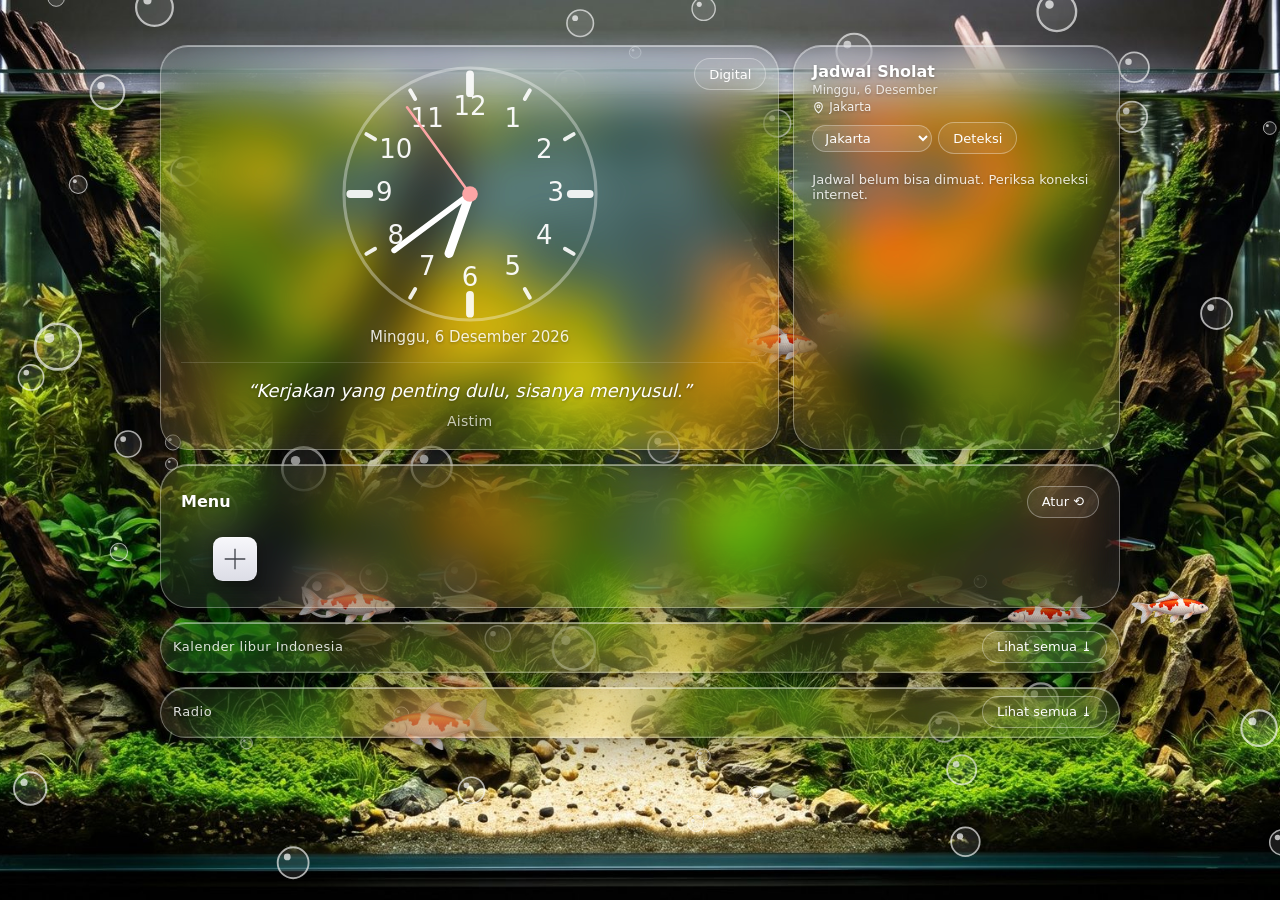
==== extension/newtab.html @ c89058a9 "Aistim Board v1.4.55: panel kalender libur di atas Radio Co-Authored-By: Claude Haiku 5.5 <noreply@a" ====
<!doctype html>
<html lang="id">
<head>
  <meta charset="utf-8">
  <meta name="viewport" content="width=device-width, initial-scale=1">
  <title>Aistim Board</title>
  <link rel="stylesheet" href="style.css">
</head>
<body>
  <!-- Latar gelombang: aktif hanya saat pilihan "Gelombang" dipakai (script.js) -->
  <canvas id="fx" class="fx" aria-hidden="true" hidden></canvas>
  <!-- Gelembung: aktif hanya untuk latar foto yang punya flag "gelembung" (script.js) -->
  <canvas id="gel" class="fx" aria-hidden="true" hidden></canvas>
  <!-- Adegan canvas (hujan, salju, dan lainnya): aktif hanya saat dipilih (script.js) -->
  <canvas id="adegan" class="fx" aria-hidden="true" hidden></canvas>
  <!-- Efek air: riak kecil mengikuti gerak kursor, di atas semua jenis latar (script.js) -->
  <canvas id="air" class="fx" aria-hidden="true" hidden></canvas>
  <main class="halaman">
    <!-- Muncul hanya bila ada versi yang lebih baru di GitHub -->
    <a id="upd-pill" class="upd-pill" href="#" target="_blank" rel="noopener noreferrer" hidden><span aria-hidden="true">⬆</span><span id="upd-pill-teks"></span></a>

    <div class="atas">
      <!-- Kartu atas: jam dan kata-kata -->
      <section class="jam" aria-label="Jam dan kata-kata">
        <button id="jam-gaya" class="pins-btn jam-gaya" type="button" aria-pressed="false">Digital</button>
        <canvas id="jam-canvas" class="jam-canvas" role="img" aria-label="Jam"></canvas>
        <div id="jam-digital" class="jam-digital" hidden><span id="jam-digital-waktu"></span><span id="jam-digital-detik" class="jam-digital-detik"></span></div>
        <div id="date" class="date"></div>
        <figure class="quote">
          <blockquote id="quote-text"></blockquote>
          <figcaption id="quote-author"></figcaption>
        </figure>
      </section>
      <!-- Kartu jadwal sholat: di kanan jam (di bawah jam pada layar sempit). Data dari api.aladhan.com, per kota -->
      <section class="sholat" aria-label="Jadwal sholat">
        <div class="sholat-head">
          <div>
            <h2 class="sholat-judul">Jadwal Sholat</h2>
            <div id="sholat-tanggal" class="sholat-tanggal"></div>
            <div class="sholat-lokasi" title="Lokasi jadwal sholat"><svg class="sholat-ikon-lokasi" viewBox="0 0 24 24" aria-hidden="true"><path d="M12 22s7-6.2 7-12a7 7 0 1 0-14 0c0 5.8 7 12 7 12z" fill="none" stroke="currentColor" stroke-width="2" stroke-linejoin="round"/><circle cx="12" cy="10" r="2.6" fill="none" stroke="currentColor" stroke-width="2"/></svg><span id="sholat-lokasi-nama"></span></div>
          </div>
          <div class="sholat-pilih">
            <select id="sholat-kota" class="sholat-kota" aria-label="Kota atau lokasi jadwal sholat"></select>
            <button id="sholat-deteksi" class="pins-btn" type="button">Deteksi</button>
          </div>
        </div>
        <ul id="sholat-daftar" class="sholat-daftar"></ul>
        <p id="sholat-info" class="sholat-info" role="status"></p>
      </section>
    </div>

    <section class="pins" aria-label="Menu">
      <!-- Kartu berbalik: depan = menu untuk dibuka, belakang = atur (ubah, hapus, tambah) -->
      <div id="flip" class="flip">
        <div id="flip-in" class="flip-in">
          <div id="face-depan" class="face depan">
            <div class="pins-head">
              <h2>Menu</h2>
              <button id="btn-flip" class="pins-btn" type="button" aria-controls="face-belakang" aria-expanded="false">Atur ⟲</button>
            </div>
            <div id="pin-grid" class="pin-grid"></div>
          </div>
          <div id="face-belakang" class="face belakang">
            <div class="pins-head">
              <h2>Atur menu</h2>
              <button id="btn-flip-balik" class="pins-btn pri" type="button">Selesai ⟲</button>
            </div>
            <section class="latar" aria-label="Latar halaman">
              <div class="latar-head"><span>Latar</span><small id="latar-nama"></small></div>
              <div id="latar-pilih" class="latar-pilih" role="radiogroup" aria-label="Pilih latar"></div>
              <label class="latar-harian"><input id="latar-harian" type="checkbox"> Ganti otomatis tiap hari</label>
            </section>
            <p id="pin-kosong" class="pins-kosong" hidden>Belum ada menu.</p>
            <div id="pin-wrap" class="tabel-wrap">
              <table class="tabel">
                <thead><tr><th class="th-ikon">Ikon</th><th>Nama</th><th>Link</th><th class="th-aksi"><span class="sr">Aksi</span></th></tr></thead>
                <tbody id="pin-list"></tbody>
              </table>
            </div>
            <div class="sumber">
              <small id="sumber-info" role="status"></small>
              <button id="sumber-segar" class="pins-btn" type="button">Segarkan</button>
            </div>
            <div class="upd">
              <div class="upd-baris">
                <button id="upd-cek" class="pins-btn" type="button">Periksa pembaruan</button>
                <a id="upd-unduh" class="pins-btn pri" href="#" target="_blank" rel="noopener noreferrer" hidden>Unduh</a>
              </div>
              <small id="upd-info" role="status"></small>
              <small id="upd-cara" hidden>Ekstrak zip ke folder yang sama, lalu tekan ⟳ pada kartu extension di halaman Ekstensi. Menu tidak hilang.</small>
              <label class="upd-auto"><input id="upd-auto" type="checkbox" checked> Periksa otomatis saat tab dibuka</label>
            </div>
            <small id="ver" class="ver"></small>
          </div>
        </div>
      </div>
      <p id="msg" class="msg" role="status"></p>
    </section>
    <!-- Kalender libur Indonesia (publik): panel tertutup, dibuka lewat "Lihat semua" seperti Radio -->
    <section id="kalender" class="radio kalender" aria-label="Kalender libur">
      <div class="radio-bar">
        <span class="radio-judul">Kalender libur Indonesia</span>
        <button id="kalender-lihat" class="pins-btn" type="button" aria-expanded="false" aria-controls="kalender-iframe">Lihat semua ⤓</button>
      </div>
      <div class="radio-kotak kalender-kotak">
        <iframe id="kalender-iframe" src="https://calendar.google.com/calendar/embed?src=id.indonesian%23holiday%40group.v.calendar.google.com&amp;ctz=Asia%2FJakarta&amp;mode=AGENDA&amp;showTitle=0&amp;showPrint=0&amp;showCalendars=0&amp;showTz=0" title="Kalender libur Indonesia (Google Calendar)" loading="lazy" referrerpolicy="no-referrer"></iframe>
        <!-- Tombol tambah acara di atas iframe, menutupi tombol + milik Google; membuka di tab yang sama -->
        <a id="kalender-tambah" class="pins-btn pri kalender-plus" href="https://calendar.google.com/calendar/u/0/r/eventedit">+ Tambah acara</a>
      </div>
    </section>

    <!-- Radio: pemutar RadioTune.fm, di bawah menu -->
    <section id="radio" class="radio" aria-label="Radio">
      <div class="radio-bar">
        <span class="radio-judul">Radio</span>
        <button id="radio-lihat" class="pins-btn" type="button" aria-expanded="false" aria-controls="radio-iframe">Lihat semua ⤓</button>
      </div>
      <div class="radio-kotak">
        <iframe id="radio-iframe" src="https://www.radiotune.fm/id-id/" title="RadioTune.fm" allow="autoplay" loading="lazy" referrerpolicy="no-referrer"></iframe>
      </div>
    </section>

  </main>

  <dialog id="dlg-pin">
    <form method="dialog" id="form-pin">
      <h2 id="pin-title">Tambah menu</h2>
      <label>Nama
        <input id="pin-nama" type="text" maxlength="30" placeholder="Kosong: pakai nama situs" autocomplete="off">
      </label>
      <label>Link
        <input id="pin-url" type="text" inputmode="url" maxlength="500" placeholder="https://contoh.com" autocomplete="off" autocapitalize="off" spellcheck="false" required>
      </label>
      <div class="pin-row">
        <span id="pin-preview" class="pin-ic"></span>
        <small id="pin-info">Ikon diambil otomatis dari situs (favicon Google) setelah link diisi.</small>
      </div>
      <details id="pin-lain">
        <summary>Ikon sendiri (opsional)</summary>
        <label>Emoji atau huruf
          <input id="pin-ikon" type="text" maxlength="16" placeholder="mis. 🛒" autocomplete="off">
        </label>
        <small>Dipakai sebagai ganti favicon.</small>
        <div class="pin-foto">
          <label class="pin-foto-label">Atau unggah gambar
            <input id="pin-foto" type="file" accept="image/*">
          </label>
          <div class="pin-foto-aksi">
            <small id="pin-foto-info"></small>
            <button type="button" id="pin-foto-hapus" class="danger" hidden>Hapus gambar</button>
          </div>
        </div>
      </details>
      <small id="pin-err" class="pin-err" role="alert"></small>
      <menu>
        <button type="button" id="pin-del" class="danger" hidden>Hapus</button>
        <button type="button" id="pin-cancel">Batal</button>
        <button type="submit" id="pin-ok" class="pri">Simpan</button>
      </menu>
    </form>
  </dialog>

  <dialog id="dlg-hapus">
    <form method="dialog" id="form-hapus">
      <h2>Hapus menu</h2>
      <p id="hapus-teks" class="hapus-teks"></p>
      <menu>
        <button type="button" id="hapus-batal">Batal</button>
        <button type="submit" id="hapus-ok" class="danger" value="ya">Hapus</button>
      </menu>
    </form>
  </dialog>

  <script src="script.js"></script>
</body>
</html>
---- extension/style.css ----
* { box-sizing: border-box; }

:root {
  /* Liquid Glass: kaca transparan dengan blur, tepi terang tipis, dan sudut sangat membulat */
  --kaca: rgba(255, 255, 255, 0.05);
  --kaca-tepi: rgba(255, 255, 255, 0.34);
  --kaca-blur: blur(26px) saturate(180%);
  /* Bayangan berlapis: dekat tipis + jauh lembut, plus sorot atas dan bayangan dalam di bawah agar kartu terlihat timbul */
  --kaca-bayang: 0 2px 6px rgba(0, 0, 0, 0.14), 0 14px 36px rgba(0, 0, 0, 0.3), inset 0 1px 0 rgba(255, 255, 255, 0.45), inset 0 -10px 24px rgba(255, 255, 255, 0.04);
  --kaca-radius: 28px;
}
body {
  text-shadow: 0 1px 2px rgba(0, 0, 0, 0.25);
  margin: 0;
  min-height: 100vh;
  font-family: -apple-system, BlinkMacSystemFont, "SF Pro Text", system-ui, "Segoe UI", Roboto, sans-serif;
  color: #fff;
  background: var(--latar, linear-gradient(160deg, #0a4a57 0%, #0b6672 48%, #08505b 100%));
  background-attachment: fixed;
  text-shadow: 0 1px 3px rgba(0, 0, 0, 0.35); /* teks di luar kartu tetap terbaca di atas foto yang terang */
}

/* Latar gelombang: kanvas di belakang seluruh halaman, tidak menangkap klik (klik tetap sampai ke kartu) */
.fx { position: fixed; inset: 0; width: 100%; height: 100%; z-index: 0; pointer-events: none; display: block; }
.fx[hidden] { display: none; }

.halaman {
  position: relative;
  z-index: 1;
  min-height: 100vh;
  display: flex;
  flex-direction: column;
  align-items: center;
  gap: 14px;
  padding: clamp(16px, 5vh, 56px) 16px 24px;
}

.jam, .pins { width: 100%; max-width: 460px; }
.pins { --ic: 44px; }

/* Kartu atas: jam dan kata-kata */
.jam { padding: 18px 20px 20px; border-radius: var(--kaca-radius); text-align: center; }
.jam, .sholat, .face, .radio {
  background: var(--kaca);
  backdrop-filter: var(--kaca-blur);
  -webkit-backdrop-filter: var(--kaca-blur);
  border: 1px solid var(--kaca-tepi);
  box-shadow: var(--kaca-bayang);
}
.jam { position: relative; }
.jam-gaya { position: absolute; top: 12px; right: 12px; font-size: 12px; min-height: 26px; padding: 3px 10px; }
.jam-canvas[hidden] { display: none; }
.jam-digital { margin: 14px 0 10px; font-weight: 600; font-size: clamp(56px, 17vw, 96px); line-height: 1; letter-spacing: -0.02em; font-variant-numeric: tabular-nums; }
.jam-digital[hidden] { display: none; }
.jam-digital-detik { margin-left: 6px; font-size: 0.32em; font-weight: 500; opacity: 0.8; vertical-align: 0.9em; }
.jam-canvas { display: block; width: clamp(190px, 62vw, 260px); height: auto; aspect-ratio: 1 / 1; margin: 0 auto 4px; }
.date { margin-top: 4px; font-size: 15px; opacity: 0.85; }
.quote { margin: 16px 0 0; padding-top: 14px; border-top: 1px solid rgba(255, 255, 255, 0.14); }
.quote blockquote { margin: 0 auto; max-width: 34em; font-size: clamp(14px, 3.9vw, 18px); font-style: italic; line-height: 1.55; text-wrap: balance; }
.quote figcaption { margin-top: 8px; font-size: clamp(11px, 3vw, 14px); letter-spacing: 0.02em; opacity: 0.7; }

/* Atas: kartu jam. Kartu radio ada di bawah menu. */
.atas { width: 100%; display: flex; flex-direction: column; align-items: center; gap: 14px; }
.atas .jam { width: 100%; min-width: 0; box-sizing: border-box; }
.radio { width: 100%; max-width: 460px; min-width: 0; box-sizing: border-box; }
.radio { border-radius: var(--kaca-radius); overflow: hidden; }
/* Tinggi tetap: hanya bagian atas RadioTune (kotak cari) yang tampil. */
.radio-bar { display: flex; flex-wrap: wrap; align-items: center; justify-content: space-between; gap: 6px 8px; padding: 8px 12px; border-bottom: 1px solid rgba(255, 255, 255, 0.14); }
.radio-bar .pins-btn { white-space: nowrap; }
.radio-judul { font-size: 13px; letter-spacing: 0.04em; opacity: 0.85; }
a.pins-btn { display: inline-flex; align-items: center; text-decoration: none; white-space: nowrap; }
/* Tombol tambah acara di atas iframe kalender: menutupi tombol + Google di pojok kanan bawah */
.kalender-kotak { position: relative; }
.kalender-plus { display: none; position: absolute; right: 12px; bottom: 12px; z-index: 2; box-shadow: 0 2px 8px rgba(0, 0, 0, 0.3); }
.radio.terbuka .kalender-plus { display: inline-flex; align-items: center; }
/* Tampilan kaca seperti tombol lain (bukan biru solid) */
.pins-btn.pri.kalender-plus { background: var(--kaca); border-color: var(--kaca-tepi); box-shadow: var(--kaca-bayang); }
.pins-btn.pri.kalender-plus:hover { background: rgba(255, 255, 255, 0.15); }
/* Kartu jadwal sholat: di kanan jam di desktop, di bawah jam di layar sempit */
.sholat { width: 100%; max-width: 460px; min-width: 0; box-sizing: border-box; padding: 16px 18px; border-radius: var(--kaca-radius); color: #fff; }
.sholat-head { display: flex; justify-content: space-between; align-items: flex-start; gap: 8px; flex-wrap: wrap; margin-bottom: 10px; }
.sholat-judul { margin: 0; font-size: 16px; white-space: nowrap; }
.sholat-head > div:first-child { min-width: 0; flex: 1 1 auto; }
.sholat-tanggal { margin-top: 2px; font-size: 12px; opacity: 0.75; }
.sholat-lokasi { display: flex; align-items: center; gap: 4px; margin-top: 3px; font-size: 12px; opacity: 0.9; min-width: 0; }
.sholat-ikon-lokasi { width: 13px; height: 13px; flex: none; }
#sholat-lokasi-nama { overflow: hidden; text-overflow: ellipsis; white-space: nowrap; }
.sholat-kota { max-width: 150px; background: rgba(255, 255, 255, 0.12); color: #fff; border: 1px solid rgba(255, 255, 255, 0.3); border-radius: 999px; padding: 4px 8px; font: inherit; font-size: 13px; }
.sholat-kota option { color: #111; }
.sholat-pilih { display: flex; align-items: center; gap: 6px; flex: 0 0 auto; }
.sholat-daftar { list-style: none; margin: 0; padding: 0; display: grid; gap: 4px; }
.sholat-daftar li { display: flex; justify-content: space-between; padding: 6px 10px; border-radius: 10px; font-size: 15px; }
.sholat-daftar li.next { background: rgba(255, 255, 255, 0.16); font-weight: 600; }
.sholat-info { margin: 8px 0 0; font-size: 13px; opacity: 0.85; }
.sholat-info:empty { display: none; }
/* Tinggi ringkas: hanya baris kotak cari RadioTune yang tampil. Banner "Dapatkan di Google Play" di bawahnya terpotong. Atur bila perlu. */
/* Transparan seperti kartu jam: isi iframe dibuat setengah tembus pandang, latar kartu terlihat di baliknya. */
/* Iframe dibuat lebih lebar dari kartu: kartu memotong sisi kanan, jadi ikon di kanan kotak cari tidak terlihat. */
/* Tertutup dulu: hanya baris "Radio" dan tombol "Lihat semua" yang tampil. Iframe muncul setelah tombol ditekan. */
.radio-kotak { padding: 0; overflow: hidden; }
.radio.terbuka .radio-kotak { padding: 0 10px 10px; }
.radio iframe { display: block; width: calc(100% + 240px); max-width: none; height: 0; border: 0; border-radius: 14px; opacity: 0.78; }
.radio.terbuka iframe { height: clamp(460px, 85vh, 860px); width: 100%; }

/* Kartu berbalik: depan = menu, belakang = atur. Kedua sisi menempati sel grid yang sama; tinggi kartu (--h, diatur script.js)
   mengikuti sisi yang sedang tampil, jadi sisi depan tidak ikut setinggi sisi belakang yang lebih panjang. */
.flip { perspective: 1400px; }
.flip-in { display: grid; grid-template-columns: minmax(0, 1fr); align-items: start; height: var(--h, auto); transform-style: preserve-3d; transition: transform 0.55s cubic-bezier(0.3, 0.7, 0.2, 1), height 0.55s cubic-bezier(0.3, 0.7, 0.2, 1); }
.flip.balik .flip-in { transform: rotateY(180deg); }
.face {
  grid-area: 1 / 1;
  align-self: start;
  min-width: 0;
  padding: clamp(14px, 4vw, 20px);
  border-radius: var(--kaca-radius);
  background: var(--kaca);
  backdrop-filter: var(--kaca-blur);
  -webkit-backdrop-filter: var(--kaca-blur);
  border: 1px solid var(--kaca-tepi);
  box-shadow: var(--kaca-bayang);
  backface-visibility: hidden;
  -webkit-backface-visibility: hidden;
  transition: visibility 0s linear 0.3s; /* sisi yang tertutup disembunyikan setelah setengah putaran: tidak bisa difokus atau diketuk */
}
.face.belakang { display: flex; flex-direction: column; transform: rotateY(180deg); visibility: hidden; }
.flip.balik .belakang { visibility: visible; transition-delay: 0s; }
.flip.balik .depan { visibility: hidden; }

.pins-head { display: flex; align-items: center; justify-content: space-between; gap: 8px; margin-bottom: 12px; min-height: 34px; }
.pins-head h2 { margin: 0; font-size: 16px; }
.pins-btn { min-height: 32px; padding: 5px 14px; border: 1px solid var(--kaca-tepi); border-radius: 999px; background: var(--kaca); backdrop-filter: var(--kaca-blur); -webkit-backdrop-filter: var(--kaca-blur); color: #fff; font: inherit; font-size: 13px; cursor: pointer; }
.pins-btn:hover { background: rgba(255, 255, 255, 0.15); }
.pins-btn.pri { background: #2563eb; border-color: #2563eb; }
.pins-btn.pri:hover { background: #1d4ed8; }
.pins-kosong { margin: 0 0 10px; padding: 8px 0; text-align: center; font-size: 14px; opacity: 0.75; }
.pins-kosong[hidden], .pin-list[hidden] { display: none; }

/* Sisi depan: tile menu + tile "Tambahkan baru" */
.pin-grid { display: grid; grid-template-columns: repeat(4, minmax(0, 1fr)); gap: 14px 8px; } /* HP: 4 kolom */
.pin {
  display: flex;
  flex-direction: column;
  align-items: center;
  gap: 6px;
  min-width: 0;
  padding: 6px 2px;
  border: 0;
  border-radius: 10px;
  background: none;
  color: #fff;
  font: inherit;
  text-align: center;
  text-decoration: none;
  cursor: pointer;
}
.pin:hover { background: rgba(255, 255, 255, 0.1); }
.pin[data-id] { cursor: grab; }
.pin.seret { opacity: 0.45; transform: scale(0.94); }
.pin-ic {
  display: grid;
  place-items: center;
  flex: none;
  width: var(--ic, 56px);
  height: var(--ic, 56px);
  /* Ikon gaya macOS: kotak membulat (squircle) dengan sorot tipis dan bayangan lembut */
  border-radius: 22%;
  overflow: hidden;
  background: rgba(255, 255, 255, 0.18);
  box-shadow: 0 3px 10px rgba(0, 0, 0, 0.28), inset 0 1px 0 rgba(255, 255, 255, 0.45), inset 0 0 0 1px rgba(255, 255, 255, 0.12);
  font-size: 20px;
  font-weight: 500;
  line-height: 1;
}
.pin-ic img { display: block; width: 100%; height: 100%; object-fit: cover; }
.pin-ic.fav { background: linear-gradient(180deg, #ffffff 0%, #eef0f4 100%); }
.pin-ic.fav img { width: 58%; height: 58%; object-fit: contain; }
.pin-ic.gambar { background: none; }
/* Tile "+": ukuran dan warna sama dengan tile tambah di halaman tab baru Brave (lingkaran 44px, + tipis 21px, tanpa teks) */
.pin.tambah { padding-top: 6px; }
.pin.tambah:hover { background: none; }
.pin.tambah:hover .pin-ic { filter: brightness(0.94); }
.pin-ic.plus { background: linear-gradient(180deg, #f7f7fb 0%, #dcdde6 100%); color: #43464d; }
.pin-ic.plus svg { display: block; width: 100%; height: 100%; fill: none; stroke: currentColor; stroke-width: 1.35; }
.pin-nm { max-width: 100%; overflow: hidden; text-overflow: ellipsis; white-space: nowrap; font-size: 13px; opacity: 0.92; }


/* Daftar menu di sisi belakang: tabel (ikon, nama, link, aksi) */
.tabel-wrap { overflow: auto; max-height: clamp(180px, 38vh, 300px); overscroll-behavior: contain; margin: 0 0 12px; }
.tabel-wrap[hidden] { display: none; }
.tabel { width: 100%; border-collapse: collapse; table-layout: fixed; font-size: 13px; }
.tabel thead th { position: sticky; top: 0; z-index: 1; padding-top: 4px; background: rgba(17, 24, 39, 0.92); }
.tabel th { padding: 0 6px 6px; text-align: left; font-size: 11px; font-weight: 500; letter-spacing: 0.04em; text-transform: uppercase; opacity: 0.65; }
.tabel td { padding: 6px; border-top: 1px solid rgba(255, 255, 255, 0.12); vertical-align: middle; }
.tabel tbody tr:hover td { background: rgba(255, 255, 255, 0.06); }
.th-ikon { width: 56px; }
.th-aksi { width: 84px; }
.sr { position: absolute; width: 1px; height: 1px; overflow: hidden; clip: rect(0 0 0 0); }
.td-ikon .pin-ic { --ic: 36px; font-size: 17px; }
.td-nama { font-weight: 500; overflow: hidden; text-overflow: ellipsis; white-space: nowrap; }
.td-link { overflow: hidden; }
.td-link small { display: block; overflow: hidden; text-overflow: ellipsis; white-space: nowrap; font-size: 12px; opacity: 0.7; }
.td-aksi { white-space: nowrap; text-align: right; }
.td-aksi .ico2 { width: 34px; height: 34px; }
.td-aksi .baris-lencana { display: inline-block; }

/* Sisi belakang: daftar dengan Ubah dan Hapus */
.pin-list { flex: 1; display: flex; flex-direction: column; gap: 6px; max-height: clamp(180px, 38vh, 300px); margin: 0 0 12px; padding: 0 2px 0 0; overflow-y: auto; overscroll-behavior: contain; list-style: none; }
.baris { min-width: 0; display: flex; align-items: center; gap: 10px; padding: 6px; border-radius: 10px; background: rgba(255, 255, 255, 0.07); }
.baris .pin-ic { --ic: 40px; font-size: 19px; }
.baris-t { flex: 1; min-width: 0; display: flex; flex-direction: column; gap: 2px; }
.baris-t b { overflow: hidden; text-overflow: ellipsis; white-space: nowrap; font-size: 14px; font-weight: 500; }
.baris-t small { overflow: hidden; text-overflow: ellipsis; white-space: nowrap; font-size: 12px; opacity: 0.65; }
.ico2 { flex: none; display: grid; place-items: center; width: 40px; height: 40px; border: 0; border-radius: 50%; background: none; color: #fff; cursor: pointer; opacity: 0.8; }
.ico2 svg { width: 20px; height: 20px; fill: none; stroke: currentColor; stroke-width: 2; stroke-linecap: round; stroke-linejoin: round; }
.ico2:hover { background: rgba(255, 255, 255, 0.15); opacity: 1; }
.ico2.hapus:hover { background: rgba(185, 28, 28, 0.6); }
.baris-lencana { flex: none; padding: 3px 8px; border-radius: 999px; background: rgba(255, 255, 255, 0.12); font-size: 11px; opacity: 0.85; }
.sumber { display: flex; align-items: center; gap: 8px; margin: 0 0 10px; }
.sumber small { flex: 1; min-width: 0; font-size: 12px; line-height: 1.35; opacity: 0.75; overflow-wrap: anywhere; }
.sumber .pins-btn { flex: none; min-height: 28px; padding: 3px 12px; font-size: 12px; }
.sumber .pins-btn:disabled { opacity: 0.5; cursor: default; }
.pin-tambah { width: 100%; padding: 11px; border: 2px dashed rgba(255, 255, 255, 0.4); border-radius: 10px; background: none; color: #fff; font: inherit; font-size: 14px; cursor: pointer; }
.pin-tambah:hover:not(:disabled) { background: rgba(255, 255, 255, 0.1); }
.pin-tambah:disabled { opacity: 0.5; cursor: not-allowed; }
.ver { display: block; margin-top: 10px; font-size: 11px; opacity: 0.55; overflow-wrap: anywhere; }

/* Pembaruan */
.upd-pill { display: flex; align-items: center; justify-content: center; gap: 8px; width: 100%; max-width: 460px; min-height: 44px; padding: 10px 16px; border-radius: 14px; background: #2563eb; color: #fff; font-size: 14px; font-weight: 500; text-align: center; text-decoration: none; box-shadow: 0 2px 8px rgba(0, 0, 0, 0.25); }
.upd-pill:hover { background: #1d4ed8; }
.upd-pill[hidden] { display: none; }
.upd { display: flex; flex-direction: column; gap: 6px; margin-top: 12px; padding-top: 10px; border-top: 1px solid rgba(255, 255, 255, 0.14); }
.upd-baris { display: flex; flex-wrap: wrap; gap: 6px; }
.upd .pins-btn { display: inline-flex; align-items: center; text-decoration: none; white-space: nowrap; }
.upd .pins-btn[hidden], .upd small[hidden] { display: none; }
.upd small { font-size: 12px; line-height: 1.4; opacity: 0.8; }
.upd-auto { display: flex; align-items: center; gap: 8px; font-size: 12px; opacity: 0.85; }
.upd-auto input { margin: 0; }

/* Latar halaman: pilihan warna di sisi belakang (script.js mengisi --latar di :root) */
.latar { margin: 0 0 12px; padding-top: 12px; border-top: 1px solid rgba(255, 255, 255, 0.14); }
.latar-head { display: flex; align-items: baseline; justify-content: space-between; gap: 8px; margin-bottom: 8px; font-size: 13px; }
.latar-head small { font-size: 12px; opacity: 0.7; }
.latar-pilih { display: flex; flex-wrap: wrap; gap: 8px; }
.latar-sw { width: 30px; height: 30px; padding: 0; border: 2px solid rgba(255, 255, 255, 0.3); border-radius: 50%; cursor: pointer; }
.latar-sw:hover { border-color: rgba(255, 255, 255, 0.8); }
.latar-sw[aria-checked="true"] { box-shadow: 0 0 0 2px #1f2937, 0 0 0 4px #fff; }
.latar-sw:focus-visible { outline: 2px solid #fff; outline-offset: 3px; }
.latar-harian { display: flex; align-items: center; gap: 8px; margin-top: 10px; font-size: 12px; opacity: 0.85; }
.latar-harian input { margin: 0; }

.msg { min-height: 18px; margin: 8px 4px 0; font-size: 13px; opacity: 0.9; }
.msg:empty { min-height: 0; margin: 0; } /* pesan kosong tidak menambah jarak di bawah menu */

/* Dialog */
dialog {
  width: min(92vw, 380px);
  padding: 20px;
  border: 0;
  border-radius: 14px;
  background: #1f2937;
  color: #fff;
}
dialog::backdrop { background: rgba(0, 0, 0, 0.6); }
dialog h2 { margin: 0 0 14px; font-size: 18px; }
dialog label { display: block; margin-bottom: 14px; font-size: 14px; }
dialog input[type=text] { display: block; width: 100%; margin-top: 6px; padding: 9px 10px; border: 0; border-radius: 8px; font-size: 15px; }
dialog small { display: block; margin-top: 6px; opacity: 0.7; }
dialog menu { display: flex; justify-content: flex-end; gap: 8px; margin: 18px 0 0; padding: 0; }
dialog menu button { padding: 9px 16px; border: 0; border-radius: 8px; background: #334155; color: #fff; font-size: 14px; cursor: pointer; }
dialog menu button.pri { background: #2563eb; }
dialog menu button.danger { background: #b91c1c; }
#dlg-pin menu button.danger { margin-right: auto; }
dialog button[hidden] { display: none; }
.pin-row { display: flex; align-items: center; gap: 8px; margin-bottom: 4px; }
.pin-row .pin-ic { --ic: 44px; font-size: 20px; }
#pin-info { flex: 1; margin: 0; }
#pin-lain { margin: 6px 0 10px; }
.pin-foto { margin-top: 10px; }
.pin-foto-label { display: block; font-size: 14px; }
.pin-foto-aksi { display: flex; align-items: center; justify-content: space-between; gap: 8px; flex-wrap: wrap; margin-top: 6px; }
#pin-lain summary { cursor: pointer; font-size: 14px; padding: 6px 0; }
.pin-err { color: #fca5a5; min-height: 1em; }
.hapus-teks { margin: 0; font-size: 14px; line-height: 1.45; overflow-wrap: anywhere; }

@media (prefers-reduced-motion: reduce) { .flip-in, .face { transition: none; } }
@media (min-width: 768px) {
  .jam, .pins, .upd-pill, .radio { max-width: 960px; }
  .atas { flex-direction: row; align-items: stretch; max-width: 960px; }
  .atas .jam { flex: 2 1 0; width: auto; max-width: none; }
  .atas .sholat { flex: 1 1 0; width: auto; max-width: none; }
  .pin-grid { grid-template-columns: repeat(8, minmax(0, 1fr)); } /* desktop: 8 kolom */
  .pin-list { display: grid; grid-template-columns: repeat(2, minmax(0, 1fr)); align-content: start; max-height: 260px; }
}
@media (max-width: 360px) {
  .pin-grid { gap: 10px 4px; }
}
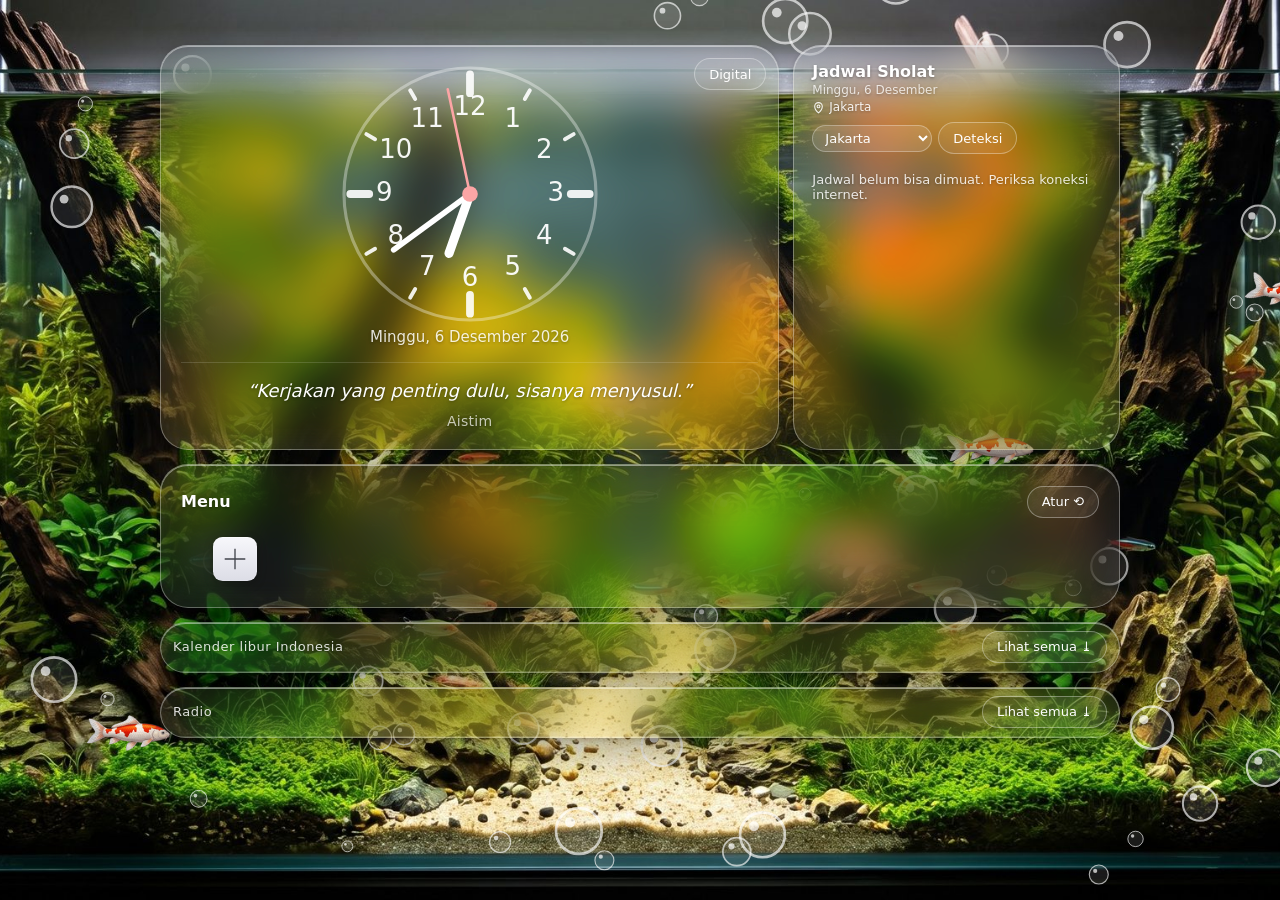
==== commit dd366ce1: "Aistim Board v1.4.56: jadwal sholat tertutup di layar sempit Di layar di bawah 768 px, kartu jadwal " ====
--- a/extension/newtab.html
+++ b/extension/newtab.html
@@ -32,7 +32,9 @@
         </figure>
       </section>
       <!-- Kartu jadwal sholat: di kanan jam (di bawah jam pada layar sempit). Data dari api.aladhan.com, per kota -->
-      <section class="sholat" aria-label="Jadwal sholat">
+      <section id="sholat" class="sholat" aria-label="Jadwal sholat">
+        <button id="sholat-lihat" class="pins-btn sholat-lihat" type="button" aria-expanded="false" aria-controls="sholat-isi">Jadwal sholat ⤓</button>
+        <div id="sholat-isi" class="sholat-isi">
         <div class="sholat-head">
           <div>
             <h2 class="sholat-judul">Jadwal Sholat</h2>
@@ -46,6 +48,7 @@
         </div>
         <ul id="sholat-daftar" class="sholat-daftar"></ul>
         <p id="sholat-info" class="sholat-info" role="status"></p>
+        </div>
       </section>
     </div>
 
--- a/extension/style.css
+++ b/extension/style.css
@@ -93,6 +93,15 @@
 .sholat-daftar li.next { background: rgba(255, 255, 255, 0.16); font-weight: 600; }
 .sholat-info { margin: 8px 0 0; font-size: 13px; opacity: 0.85; }
 .sholat-info:empty { display: none; }
+/* Layar sempit: jadwal sholat tertutup, dibuka lewat tombol (seperti Radio). Di desktop selalu tampil. */
+.sholat-lihat { display: none; }
+@media (max-width: 767px) {
+  .sholat { padding: 10px 14px; }
+  .sholat-lihat { display: inline-flex; align-items: center; }
+  .sholat-isi { display: none; }
+  .sholat.terbuka .sholat-isi { display: block; margin-top: 10px; }
+  .sholat.terbuka .sholat-lihat { margin-bottom: 0; }
+}
 /* Tinggi ringkas: hanya baris kotak cari RadioTune yang tampil. Banner "Dapatkan di Google Play" di bawahnya terpotong. Atur bila perlu. */
 /* Transparan seperti kartu jam: isi iframe dibuat setengah tembus pandang, latar kartu terlihat di baliknya. */
 /* Iframe dibuat lebih lebar dari kartu: kartu memotong sisi kanan, jadi ikon di kanan kotak cari tidak terlihat. */
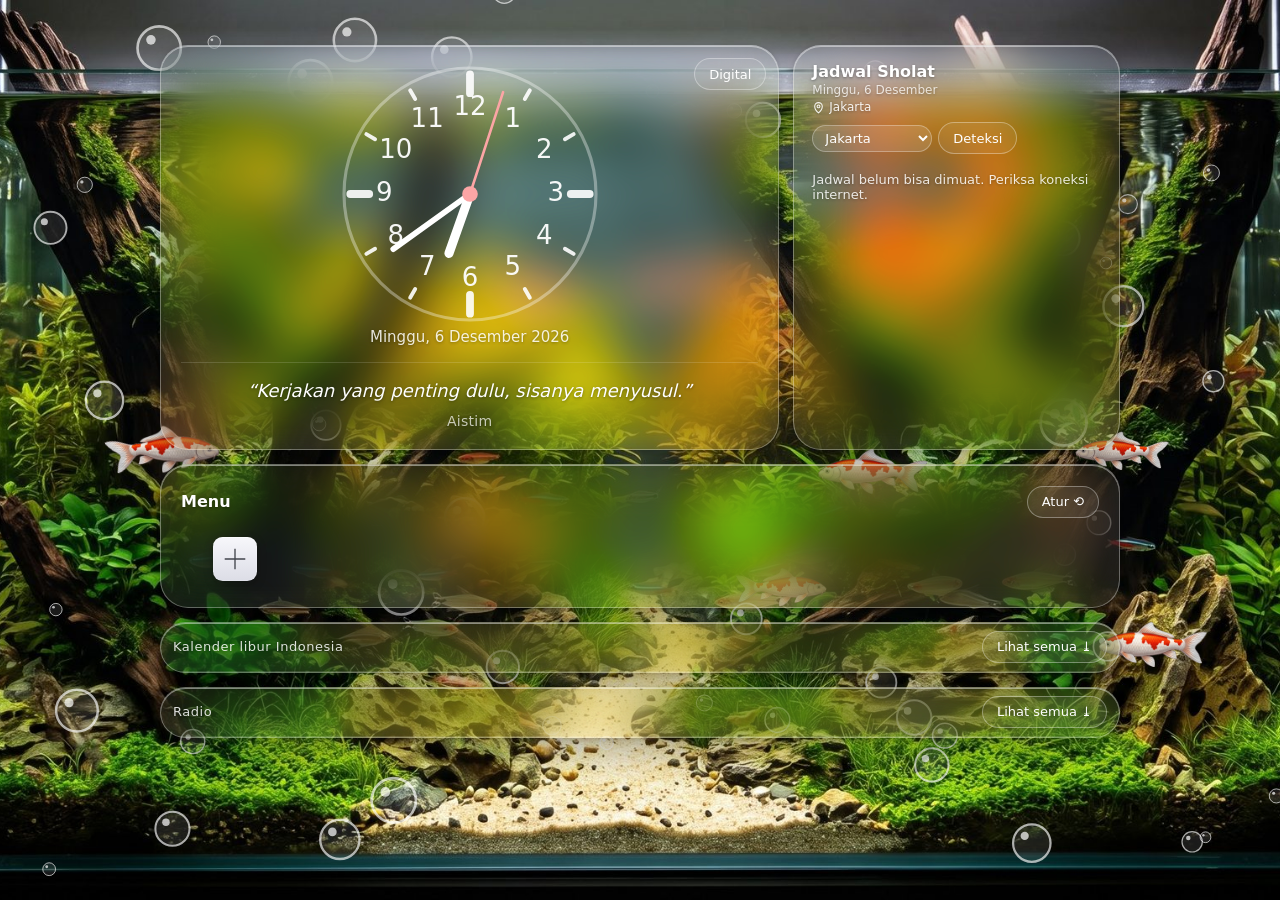
==== commit 310b92c9: "Aistim Board v1.4.57: gelombang bergelombang mengikuti kursor atau sentuhan Setiap gerakan kursor at" ====
--- a/extension/newtab.html
+++ b/extension/newtab.html
@@ -15,6 +15,8 @@
   <canvas id="adegan" class="fx" aria-hidden="true" hidden></canvas>
   <!-- Efek air: riak kecil mengikuti gerak kursor, di atas semua jenis latar (script.js) -->
   <canvas id="air" class="fx" aria-hidden="true" hidden></canvas>
+  <!-- Gelombang yang mengikuti kursor/sentuhan: lapisan di atas semua, tidak menangkap klik -->
+  <canvas id="kursor-gelombang" class="kursor-gelombang" aria-hidden="true"></canvas>
   <main class="halaman">
     <!-- Muncul hanya bila ada versi yang lebih baru di GitHub -->
     <a id="upd-pill" class="upd-pill" href="#" target="_blank" rel="noopener noreferrer" hidden><span aria-hidden="true">⬆</span><span id="upd-pill-teks"></span></a>
--- a/extension/style.css
+++ b/extension/style.css
@@ -23,6 +23,7 @@
 /* Latar gelombang: kanvas di belakang seluruh halaman, tidak menangkap klik (klik tetap sampai ke kartu) */
 .fx { position: fixed; inset: 0; width: 100%; height: 100%; z-index: 0; pointer-events: none; display: block; }
 .fx[hidden] { display: none; }
+.kursor-gelombang { position: fixed; inset: 0; width: 100%; height: 100%; z-index: 5; pointer-events: none; }
 
 .halaman {
   position: relative;
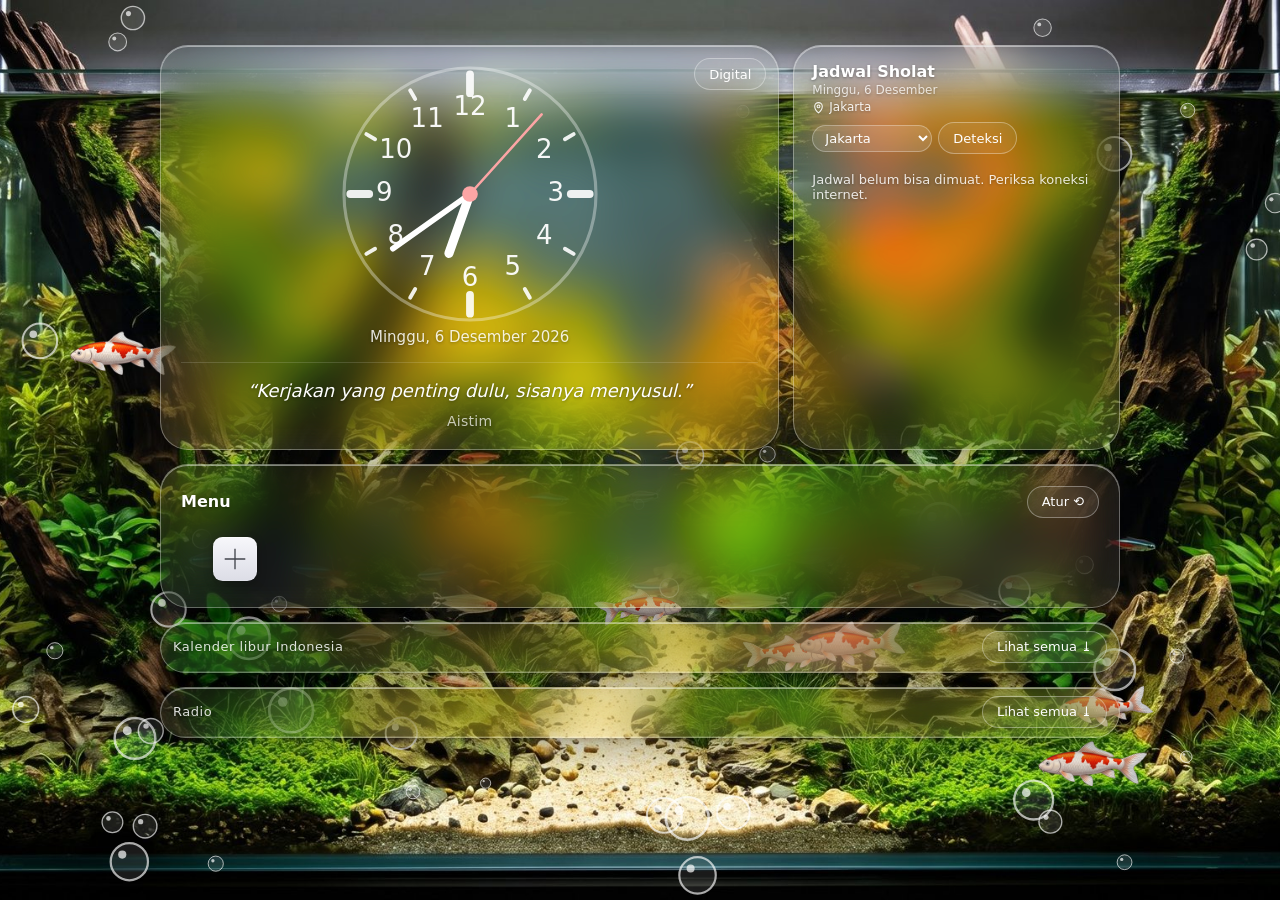
==== commit 11354d06: "Aistim Board v1.4.60: tambah latar dari link gambar (https) Tombol + di baris Latar membuka dialog u" ====
--- a/extension/newtab.html
+++ b/extension/newtab.html
@@ -71,7 +71,7 @@
               <button id="btn-flip-balik" class="pins-btn pri" type="button">Selesai ⟲</button>
             </div>
             <section class="latar" aria-label="Latar halaman">
-              <div class="latar-head"><span>Latar</span><small id="latar-nama"></small></div>
+              <div class="latar-head"><span>Latar</span><small id="latar-nama"></small><button id="latar-hapus" class="pins-btn" type="button" hidden>Hapus latar ini</button></div>
               <div id="latar-pilih" class="latar-pilih" role="radiogroup" aria-label="Pilih latar"></div>
               <label class="latar-harian"><input id="latar-harian" type="checkbox"> Ganti otomatis tiap hari</label>
             </section>
@@ -165,6 +165,24 @@
     </form>
   </dialog>
 
+  <dialog id="dlg-latar">
+    <form method="dialog" id="form-latar">
+      <h2>Latar dari link</h2>
+      <label>Link gambar (https)
+        <input id="latar-url" type="text" inputmode="url" maxlength="500" placeholder="https://contoh.com/foto.jpg" autocomplete="off" autocapitalize="off" spellcheck="false" required>
+      </label>
+      <label>Nama (opsional)
+        <input id="latar-judul-input" type="text" maxlength="24" placeholder="Kosong: nama situs" autocomplete="off">
+      </label>
+      <small>Gambar diambil dari situs tersebut setiap kali latar ini dipakai.</small>
+      <small id="latar-err" class="pin-err" role="alert"></small>
+      <menu>
+        <button type="button" id="latar-batal">Batal</button>
+        <button type="submit" id="latar-ok" class="pri">Simpan</button>
+      </menu>
+    </form>
+  </dialog>
+
   <dialog id="dlg-hapus">
     <form method="dialog" id="form-hapus">
       <h2>Hapus menu</h2>
--- a/extension/style.css
+++ b/extension/style.css
@@ -75,8 +75,8 @@
 .kalender-plus { display: none; position: absolute; right: 12px; bottom: 12px; z-index: 2; box-shadow: 0 2px 8px rgba(0, 0, 0, 0.3); }
 .radio.terbuka .kalender-plus { display: inline-flex; align-items: center; }
 /* Tampilan kaca seperti tombol lain (bukan biru solid) */
-.pins-btn.pri.kalender-plus { background: var(--kaca); border-color: var(--kaca-tepi); box-shadow: var(--kaca-bayang); }
-.pins-btn.pri.kalender-plus:hover { background: rgba(255, 255, 255, 0.15); }
+.pins-btn.pri.kalender-plus { background: rgba(15, 23, 42, 0.62); border-color: var(--kaca-tepi); box-shadow: var(--kaca-bayang); backdrop-filter: var(--kaca-blur); -webkit-backdrop-filter: var(--kaca-blur); text-shadow: 0 1px 2px rgba(0, 0, 0, 0.5); }
+.pins-btn.pri.kalender-plus:hover { background: rgba(15, 23, 42, 0.78); }
 /* Kartu jadwal sholat: di kanan jam di desktop, di bawah jam di layar sempit */
 .sholat { width: 100%; max-width: 460px; min-width: 0; box-sizing: border-box; padding: 16px 18px; border-radius: var(--kaca-radius); color: #fff; }
 .sholat-head { display: flex; justify-content: space-between; align-items: flex-start; gap: 8px; flex-wrap: wrap; margin-bottom: 10px; }
@@ -254,6 +254,7 @@
 .latar-sw { width: 30px; height: 30px; padding: 0; border: 2px solid rgba(255, 255, 255, 0.3); border-radius: 50%; cursor: pointer; }
 .latar-sw:hover { border-color: rgba(255, 255, 255, 0.8); }
 .latar-sw[aria-checked="true"] { box-shadow: 0 0 0 2px #1f2937, 0 0 0 4px #fff; }
+.latar-sw.latar-plus { display: grid; place-items: center; background: var(--kaca); color: #fff; font-size: 18px; line-height: 1; padding: 0; }
 .latar-sw:focus-visible { outline: 2px solid #fff; outline-offset: 3px; }
 .latar-harian { display: flex; align-items: center; gap: 8px; margin-top: 10px; font-size: 12px; opacity: 0.85; }
 .latar-harian input { margin: 0; }
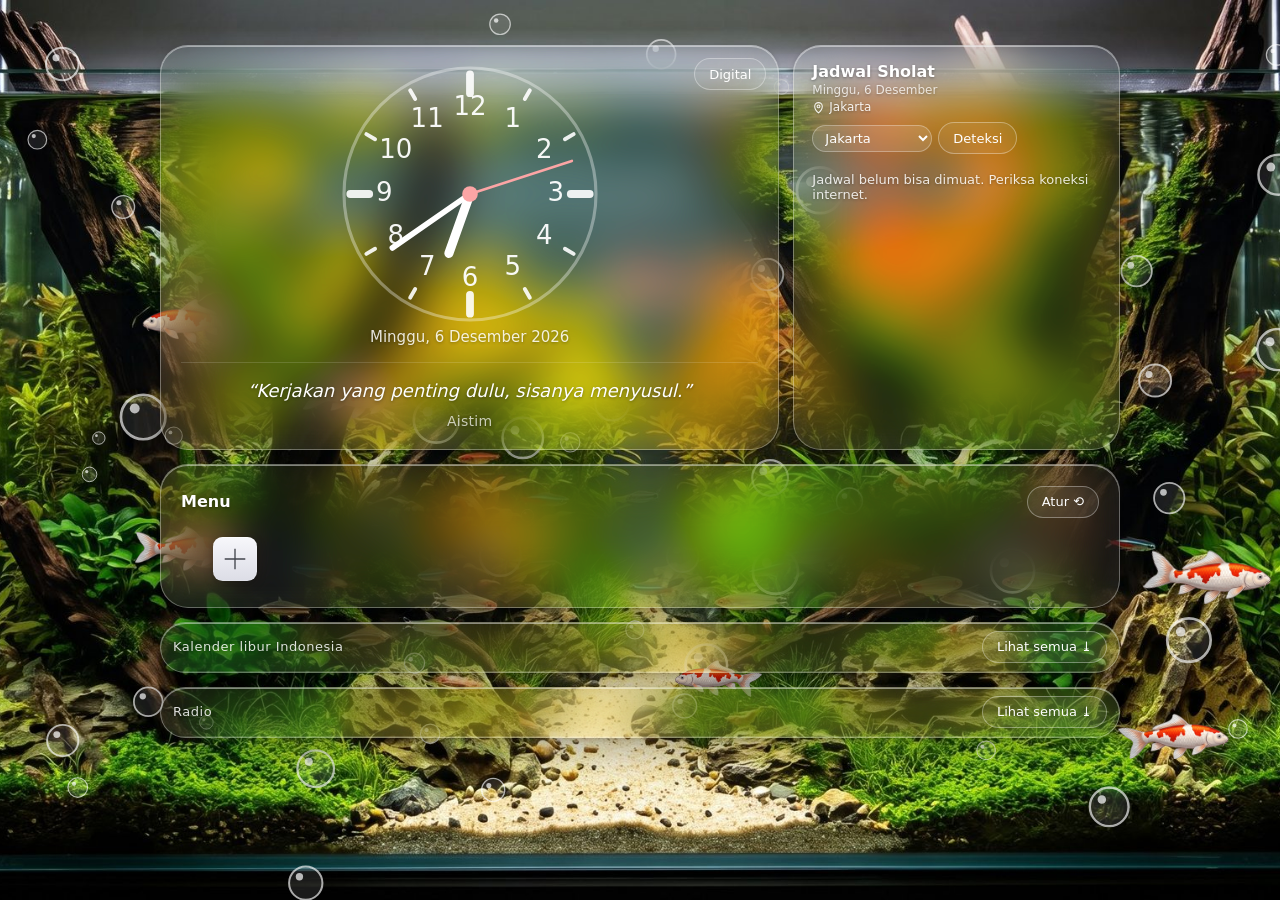
==== commit 9ee06292: "Aistim Board v1.4.69: empat demo animasi CodePen sebagai latar Laba-laba pelangi, burung berkelompok" ====
--- a/extension/newtab.html
+++ b/extension/newtab.html
@@ -15,6 +15,8 @@
   <canvas id="adegan" class="fx" aria-hidden="true" hidden></canvas>
   <!-- Efek air: riak kecil mengikuti gerak kursor, di atas semua jenis latar (script.js) -->
   <canvas id="air" class="fx" aria-hidden="true" hidden></canvas>
+  <!-- Latar animasi (demo CodePen): di belakang kartu, klik area kosong tetap masuk ke demo -->
+  <iframe id="efek-iframe" class="efek-iframe" title="Latar animasi" aria-hidden="true" tabindex="-1" hidden></iframe>
   <!-- Gelombang yang mengikuti kursor/sentuhan: lapisan di atas semua, tidak menangkap klik -->
   <canvas id="kursor-gelombang" class="kursor-gelombang" aria-hidden="true"></canvas>
   <main class="halaman">
--- a/extension/style.css
+++ b/extension/style.css
@@ -23,6 +23,28 @@
 /* Latar gelombang: kanvas di belakang seluruh halaman, tidak menangkap klik (klik tetap sampai ke kartu) */
 .fx { position: fixed; inset: 0; width: 100%; height: 100%; z-index: 0; pointer-events: none; display: block; }
 .fx[hidden] { display: none; }
+/* Kartu ikut bergerak mengikuti kursor (paralaks) dan bergoyang saat diklik. Memakai translate/scale, jadi tidak bentrok dengan transform kartu Atur. */
+.jam, .sholat, .flip, .radio {
+  translate: calc(var(--px, 0px) * var(--d, 1)) calc(var(--py, 0px) * var(--d, 1));
+  transition: scale 0.6s cubic-bezier(0.3, 0.7, 0.2, 1);
+}
+.jam { --d: 0.6; }
+.sholat { --d: 0.9; }
+.flip { --d: 1.3; }
+.radio { --d: 0.8; }
+.kartu-ombak { animation: kartu-ombak 0.9s ease-out; }
+@keyframes kartu-ombak {
+  0% { scale: 1; }
+  30% { scale: 1.012; }
+  60% { scale: 0.996; }
+  100% { scale: 1; }
+}
+@media (prefers-reduced-motion: reduce) {
+  .jam, .sholat, .flip, .radio { translate: none; }
+  .kartu-ombak { animation: none; }
+}
+.efek-iframe { position: fixed; inset: 0; width: 100%; height: 100%; border: 0; z-index: 0; background: #000; }
+.efek-iframe[hidden] { display: none; }
 .kursor-gelombang { position: fixed; inset: 0; width: 100%; height: 100%; z-index: 5; pointer-events: none; }
 
 .halaman {
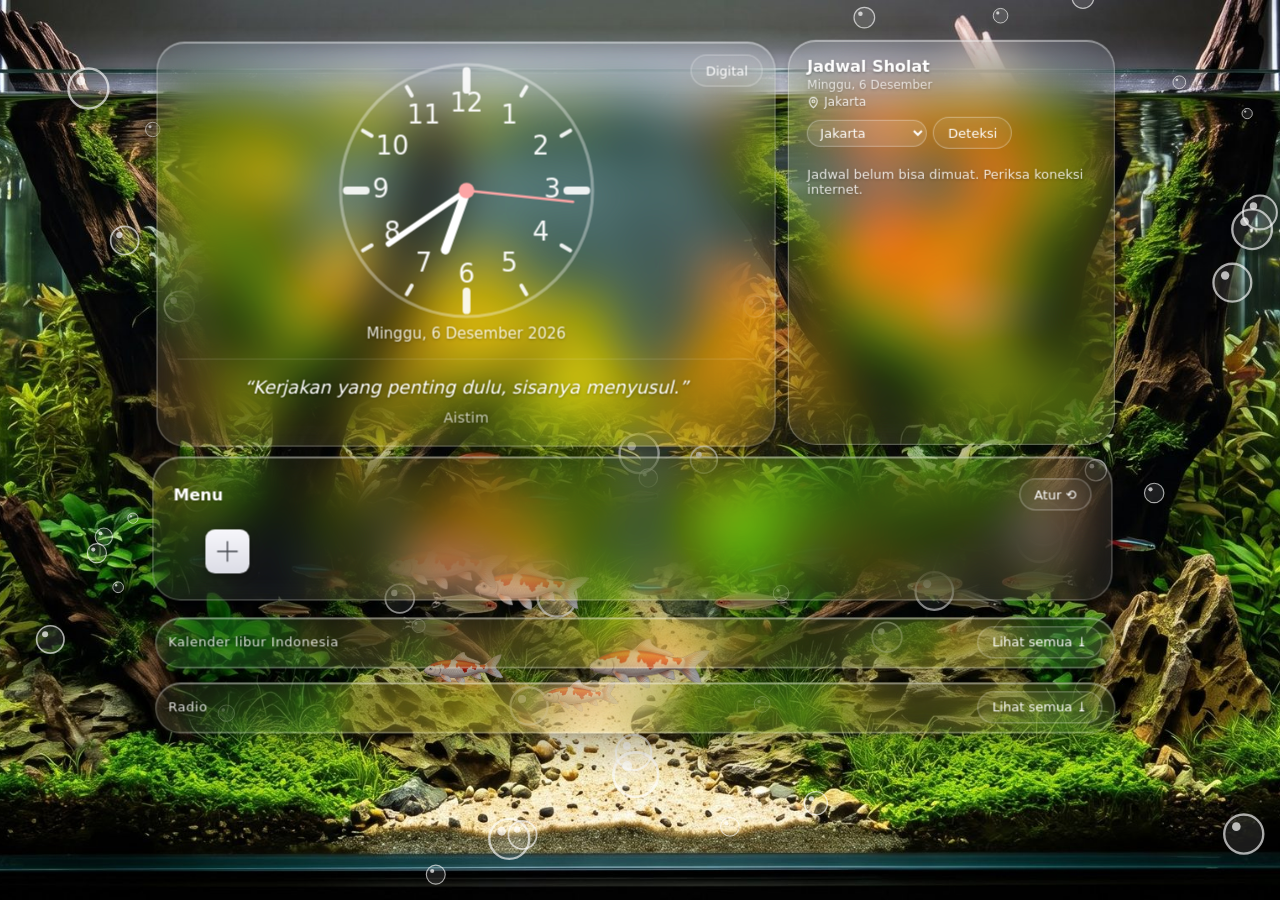
==== commit e26ac275: "Aistim Board v1.4.81: burung dekat berputar di sekitar kartu, latar dua efek Burung dekat kini mengi" ====
--- a/extension/newtab.html
+++ b/extension/newtab.html
@@ -17,6 +17,7 @@
   <canvas id="air" class="fx" aria-hidden="true" hidden></canvas>
   <!-- Latar animasi (demo CodePen): di belakang kartu, klik area kosong tetap masuk ke demo -->
   <iframe id="efek-iframe" class="efek-iframe" title="Latar animasi" aria-hidden="true" tabindex="-1" hidden></iframe>
+  <iframe id="efek-iframe-2" class="efek-iframe" title="Latar animasi kedua" aria-hidden="true" tabindex="-1" hidden></iframe>
   <!-- Gelombang yang mengikuti kursor/sentuhan: lapisan di atas semua, tidak menangkap klik -->
   <canvas id="kursor-gelombang" class="kursor-gelombang" aria-hidden="true"></canvas>
   <main class="halaman">
--- a/extension/style.css
+++ b/extension/style.css
@@ -45,6 +45,9 @@
 }
 .efek-iframe { position: fixed; inset: 0; width: 100%; height: 100%; border: 0; z-index: 0; background: #000; }
 .efek-iframe[hidden] { display: none; }
+.efek-iframe.diatas-penuh { z-index: 2; pointer-events: none; background: transparent; transform: scale(1.3); transform-origin: 50% 50%; }
+.efek-iframe.gabung { mix-blend-mode: lighten; }
+.efek-iframe.diatas { inset: auto; left: -70px; top: -70px; width: 280px; height: 280px; z-index: 2; pointer-events: none; background: transparent; border-radius: 50%; }
 .kursor-gelombang { position: fixed; inset: 0; width: 100%; height: 100%; z-index: 5; pointer-events: none; }
 
 .halaman {
@@ -137,7 +140,7 @@
 /* Kartu berbalik: depan = menu, belakang = atur. Kedua sisi menempati sel grid yang sama; tinggi kartu (--h, diatur script.js)
    mengikuti sisi yang sedang tampil, jadi sisi depan tidak ikut setinggi sisi belakang yang lebih panjang. */
 .flip { perspective: 1400px; }
-.flip-in { display: grid; grid-template-columns: minmax(0, 1fr); align-items: start; height: var(--h, auto); transform-style: preserve-3d; transition: transform 0.55s cubic-bezier(0.3, 0.7, 0.2, 1), height 0.55s cubic-bezier(0.3, 0.7, 0.2, 1); }
+.flip-in { display: grid; grid-template-columns: minmax(0, 1fr); align-items: start; height: var(--h, auto); transform-style: preserve-3d; transition: transform 0.8s cubic-bezier(0.45, 0, 0.2, 1), height 0.8s cubic-bezier(0.45, 0, 0.2, 1); will-change: transform; }
 .flip.balik .flip-in { transform: rotateY(180deg); }
 .face {
   grid-area: 1 / 1;
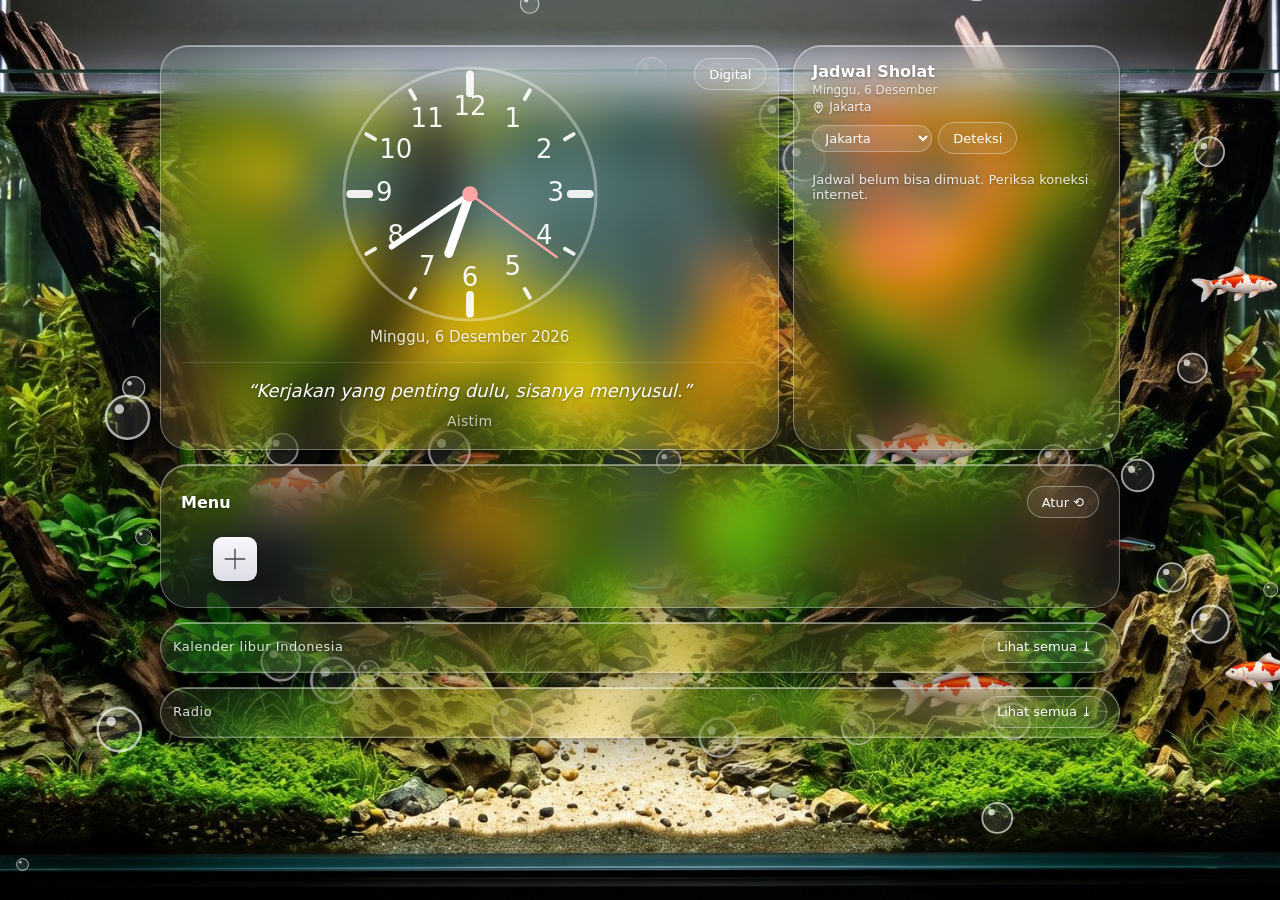
==== commit 026663ad: "Aistim Board v1.4.87: radio dimuat saat dibuka, tes otomatis, pin actions, dokumen privasi Co-Author" ====
--- a/extension/newtab.html
+++ b/extension/newtab.html
@@ -124,7 +124,7 @@
         <button id="radio-lihat" class="pins-btn" type="button" aria-expanded="false" aria-controls="radio-iframe">Lihat semua ⤓</button>
       </div>
       <div class="radio-kotak">
-        <iframe id="radio-iframe" src="https://www.radiotune.fm/id-id/" title="RadioTune.fm" allow="autoplay" loading="lazy" referrerpolicy="no-referrer"></iframe>
+        <iframe id="radio-iframe" data-src="https://www.radiotune.fm/id-id/" title="RadioTune.fm" allow="autoplay" referrerpolicy="no-referrer"></iframe>
       </div>
     </section>
 
--- a/extension/style.css
+++ b/extension/style.css
@@ -32,16 +32,15 @@
 .sholat { --d: 0.9; }
 .flip { --d: 1.3; }
 .radio { --d: 0.8; }
-.kartu-ombak { animation: kartu-ombak 0.9s ease-out; }
-@keyframes kartu-ombak {
-  0% { scale: 1; }
-  30% { scale: 1.012; }
-  60% { scale: 0.996; }
-  100% { scale: 1; }
+.riak-kartu { animation: riak-kartu 1.2s cubic-bezier(0.2, 0.7, 0.3, 1) var(--delay, 0s); }
+@keyframes riak-kartu {
+  0% { translate: 0 0; scale: 1; }
+  30% { translate: var(--dx, 0px) var(--dy, 0px); scale: 1.015; }
+  100% { translate: 0 0; scale: 1; }
 }
 @media (prefers-reduced-motion: reduce) {
   .jam, .sholat, .flip, .radio { translate: none; }
-  .kartu-ombak { animation: none; }
+  .riak-kartu { animation: none; }
 }
 .efek-iframe { position: fixed; inset: 0; width: 100%; height: 100%; border: 0; z-index: 0; background: #000; }
 .efek-iframe[hidden] { display: none; }
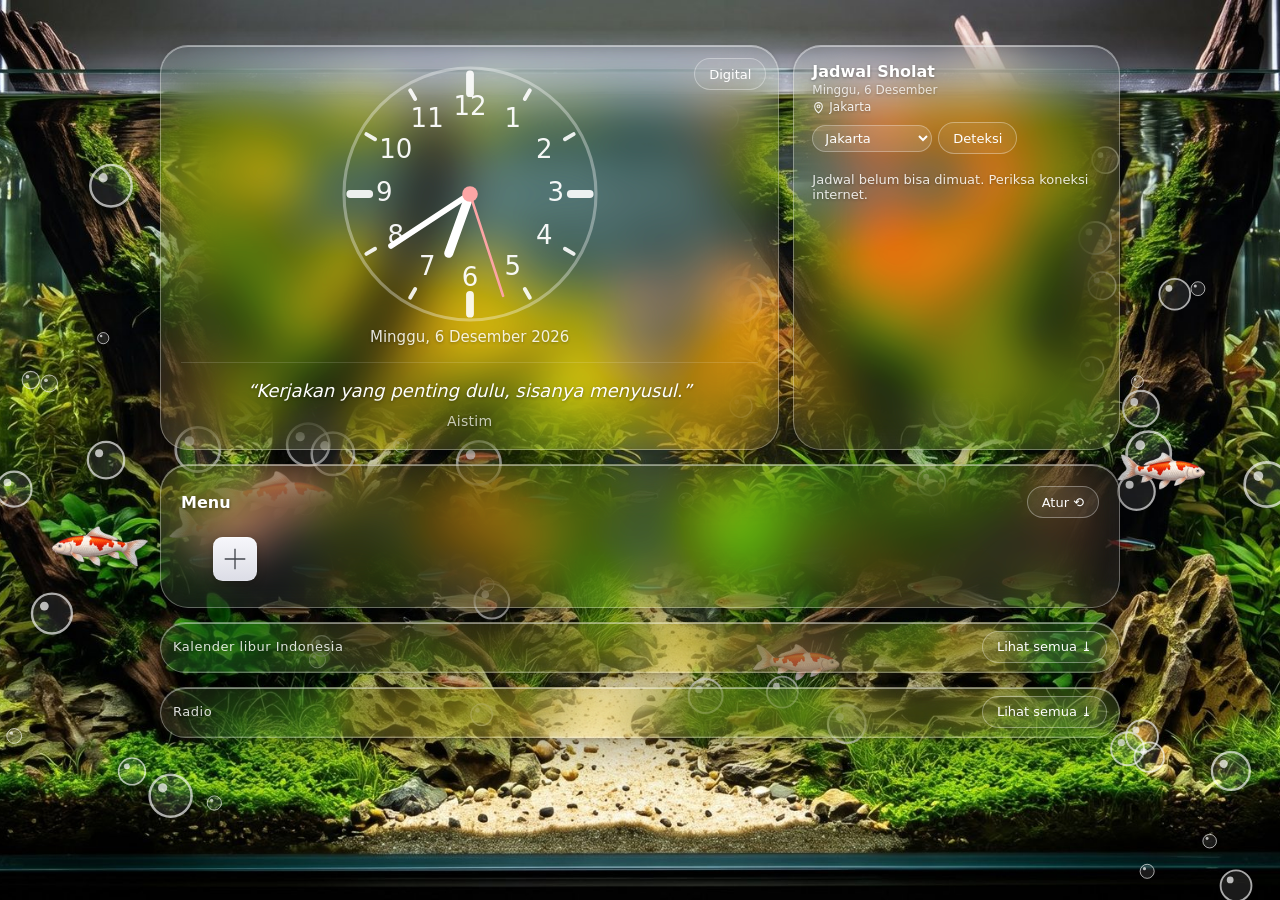
==== commit 225c7b40: "Build Web Store: buang key dan pemeriksa pembaruan GitHub Co-Authored-By: Claude Sonnet 5.5 <noreply" ====
--- a/extension/newtab.html
+++ b/extension/newtab.html
@@ -21,8 +21,10 @@
   <!-- Gelombang yang mengikuti kursor/sentuhan: lapisan di atas semua, tidak menangkap klik -->
   <canvas id="kursor-gelombang" class="kursor-gelombang" aria-hidden="true"></canvas>
   <main class="halaman">
+    <!-- @GITHUB-ONLY-BEGIN -->
     <!-- Muncul hanya bila ada versi yang lebih baru di GitHub -->
     <a id="upd-pill" class="upd-pill" href="#" target="_blank" rel="noopener noreferrer" hidden><span aria-hidden="true">⬆</span><span id="upd-pill-teks"></span></a>
+    <!-- @GITHUB-ONLY-END -->
 
     <div class="atas">
       <!-- Kartu atas: jam dan kata-kata -->
@@ -89,6 +91,7 @@
               <small id="sumber-info" role="status"></small>
               <button id="sumber-segar" class="pins-btn" type="button">Segarkan</button>
             </div>
+            <!-- @GITHUB-ONLY-BEGIN -->
             <div class="upd">
               <div class="upd-baris">
                 <button id="upd-cek" class="pins-btn" type="button">Periksa pembaruan</button>
@@ -98,6 +101,7 @@
               <small id="upd-cara" hidden>Ekstrak zip ke folder yang sama, lalu tekan ⟳ pada kartu extension di halaman Ekstensi. Menu tidak hilang.</small>
               <label class="upd-auto"><input id="upd-auto" type="checkbox" checked> Periksa otomatis saat tab dibuka</label>
             </div>
+            <!-- @GITHUB-ONLY-END -->
             <small id="ver" class="ver"></small>
           </div>
         </div>
